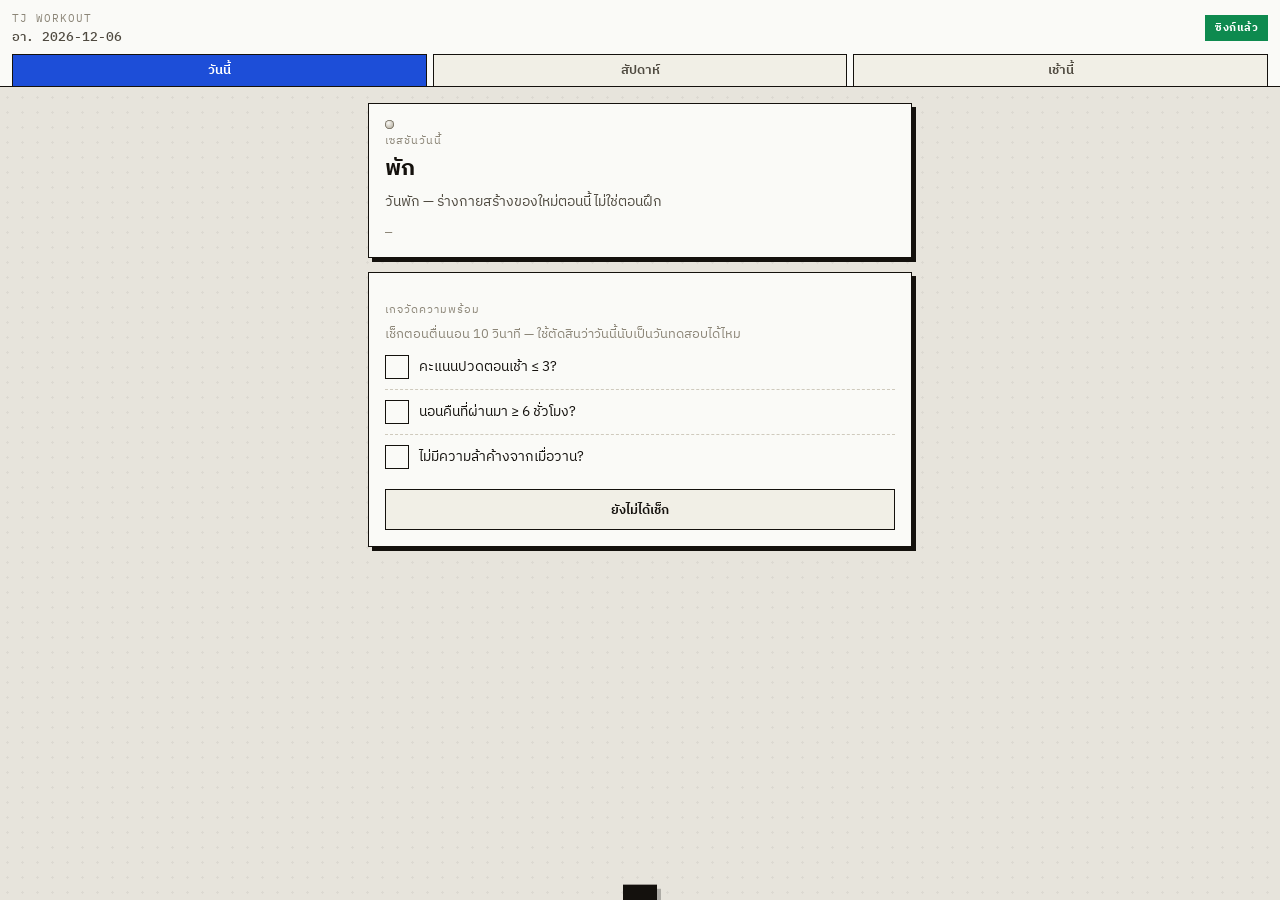
==== index.html @ 9e8a59fd "feat: MVP ตารางฝึกแบบบันทึกได้ หน้า วันนี้ / สัปดาห์ / เช้านี้ + ตัวรันเซสชันพร้อมนาฬิกา 4 แบบ (ท่าค" ====
<!doctype html>
<html lang="th">
<head>
<meta charset="utf-8">
<meta name="viewport" content="width=device-width,initial-scale=1,viewport-fit=cover">
<meta name="theme-color" content="#e7e4dc">
<title>TJ Workout — ตารางฝึก</title>
<link rel="manifest" href="manifest.json">
<link rel="preconnect" href="https://fonts.googleapis.com">
<link rel="preconnect" href="https://fonts.gstatic.com" crossorigin>
<link href="https://fonts.googleapis.com/css2?family=IBM+Plex+Mono:wght@400;500;600;700&family=IBM+Plex+Sans+Thai:wght@400;500;600;700&display=swap" rel="stylesheet">
<link rel="stylesheet" href="instrument-panel.css?v=20260825">
<link rel="stylesheet" href="style.css?v=20260825">
</head>
<body class="ip-page">

<header class="hd">
  <div class="hd-row">
    <div>
      <div class="ip-label" style="margin:0">TJ WORKOUT</div>
      <div class="hd-date ip-mono" id="hdDate">—</div>
    </div>
    <button class="ip-badge" id="syncBadge" title="ตั้งค่าการเชื่อมต่อ">—</button>
  </div>
  <nav class="tabs" id="tabs">
    <button class="tab is-on" data-view="today">วันนี้</button>
    <button class="tab" data-view="week">สัปดาห์</button>
    <button class="tab" data-view="morning">เช้านี้</button>
  </nav>
</header>

<main class="wrap">

  <div class="ip-card" id="setupCard" hidden>
    <div class="ip-label">URL ของ Apps Script</div>
    <p class="hint">
      เก็บไว้ในเครื่องนี้เท่านั้น ไม่ได้อยู่ในโค้ดบน GitHub — ต้องกรอกครั้งเดียวต่อเครื่อง
      (หาได้จาก <code>docs/DEPLOY.md</code>)
    </p>
    <input class="ip-input ip-mono" id="inApiUrl" type="url" inputmode="url"
           autocapitalize="off" autocorrect="off" spellcheck="false"
           placeholder="https://script.google.com/macros/s/…/exec" style="margin-top:8px">
    <div class="setup-btns">
      <button class="ip-btn ip-btn--sm" id="btnSaveApi">บันทึก + ทดสอบ</button>
      <button class="ip-btn ip-btn--ghost ip-btn--sm" id="btnCloseApi">ปิด</button>
    </div>
    <p class="hint" id="apiStatus"></p>
  </div>

  <!-- ══════════ วันนี้ ══════════ -->
  <section id="v-today" class="view is-on">
    <div class="ip-card sess-head" style="position:relative">
      <span class="ip-screw"></span>
      <div class="ip-label">เซสชันวันนี้</div>
      <h1 class="sess-title" id="todayTitle">—</h1>
      <p class="sess-why" id="todayWhy"></p>
      <div class="sess-meta ip-mono" id="todayMeta"></div>
      <button class="ip-btn ip-btn--block" id="btnStart" style="margin-top:14px">เริ่มเซสชัน</button>
      <button class="ip-btn ip-btn--ghost ip-btn--block" id="btnMin" style="margin-top:8px">
        เวลาไม่พอ → โดสขั้นต่ำ 12 นาที
      </button>
    </div>

    <div class="ip-card" id="readyCard">
      <div class="ip-label">เกจวัดความพร้อม</div>
      <p class="hint">เช็กตอนตื่นนอน 10 วินาที — ใช้ตัดสินว่าวันนี้นับเป็นวันทดสอบได้ไหม</p>
      <div id="readyList"></div>
      <div class="ready-verdict ip-mono" id="readyVerdict">ยังไม่ได้เช็ก</div>
    </div>
  </section>

  <!-- ══════════ สัปดาห์ ══════════ -->
  <section id="v-week" class="view">
    <div class="ip-card">
      <div class="ip-label">สัปดาห์</div>
      <p class="hint">ของหนักอยู่ต้นสัปดาห์ ให้ไกลจากวันทดสอบที่สุด · กดวันไหนก็เปิดเซสชันนั้นได้</p>
      <div id="weekList"></div>
    </div>
    <div class="ip-card">
      <div class="ip-label">บล็อก 5 สัปดาห์</div>
      <div class="blk-row" style="font-weight:600">
        <span>สัปดาห์</span><span>โฟกัส</span><span>โหลด</span>
      </div>
      <div id="blockList"></div>
      <p class="hint" style="margin-top:10px">
        สัปดาห์ 4 ไม่เพิ่มน้ำหนัก แต่ท่าค้างเดินหน้าต่อ — เอ็นได้ไล่ตามกล้ามเนื้อทัน (ADR-0001)
      </p>
    </div>
  </section>

  <!-- ══════════ เช้านี้ ══════════ -->
  <section id="v-morning" class="view">
    <div class="ip-card">
      <div class="ip-label">คะแนนปวดตอนเช้า</div>
      <p class="hint">ตัวชี้วัดเอ็นที่ดีที่สุดที่วัดเองได้ — ให้คะแนนทุกเช้า 0 = ไม่ปวดเลย</p>
      <div class="scale" id="painScale"></div>
      <label class="ip-label" style="margin-top:14px">ปวดตรงไหน</label>
      <div class="chips" id="painWhere"></div>
      <label class="ip-label" style="margin-top:14px">นอนกี่ชั่วโมง</label>
      <input class="ip-input" id="sleepHrs" type="number" step="0.5" min="0" max="14" placeholder="8.5">
      <button class="ip-btn ip-btn--block" id="btnSaveDaily" style="margin-top:14px">บันทึกเช้านี้</button>
      <p class="hint" id="dailyDone" style="display:none"></p>
    </div>

    <div class="ip-card">
      <div class="ip-label">ทดสอบรายเดือน</div>
      <p class="hint">ทำเดือนละครั้งพอ ไม่ต้องทุกสัปดาห์</p>
      <div id="testList"></div>
    </div>
  </section>

  <!-- ══════════ ตัวรันเซสชัน (เต็มจอ) ══════════ -->
  <section id="v-run" class="view view--full">
    <div class="run-top">
      <button class="ip-btn ip-btn--ghost ip-btn--sm" id="btnQuit">ออก</button>
      <span class="ip-mono run-prog" id="runProg">—</span>
      <span class="ip-mono run-clock" id="runClock">00:00</span>
    </div>

    <div class="ip-card run-card" style="position:relative">
      <span class="ip-screw"></span>
      <div class="ip-label" id="runKind">ท่า</div>
      <h2 class="run-name" id="runName">—</h2>
      <p class="run-cue" id="runCue"></p>
      <p class="run-alt" id="runAlt"></p>

      <div class="timer" id="timerBox">
        <div class="timer-num ip-mono" id="timerNum">45</div>
        <div class="timer-lbl ip-mono" id="timerLbl">พร้อม</div>
      </div>

      <div class="setrow" id="setRow"></div>

      <div class="logrow" id="logRow">
        <div>
          <label class="ip-label">น้ำหนัก (kg)</label>
          <input class="ip-input" id="inWeight" type="number" step="0.5" inputmode="decimal" placeholder="—">
        </div>
        <div>
          <label class="ip-label">ครั้ง</label>
          <input class="ip-input" id="inReps" type="number" inputmode="numeric" placeholder="—">
        </div>
      </div>

      <button class="ip-btn ip-btn--block" id="btnMain">เริ่ม</button>
      <div class="run-nav">
        <button class="ip-btn ip-btn--ghost ip-btn--sm" id="btnPrev">← ก่อนหน้า</button>
        <button class="ip-btn ip-btn--ghost ip-btn--sm" id="btnSkip">ข้าม →</button>
      </div>
    </div>

    <p class="run-why" id="runWhy"></p>
  </section>

</main>

<div class="toast" id="toast"></div>

<script src="program.js?v=20260825"></script>
<script src="api.js?v=20260825"></script>
<script src="app.js?v=20260825"></script>
</body>
</html>
---- instrument-panel.css ----
/* ============================================================================
   INSTRUMENT PANEL — Neo-Brutalist theme kit (portable)
   ----------------------------------------------------------------------------
   สไตล์: นีโอบรูทัลลิสต์ + อุตสาหกรรม (กระดาษ + ขอบหมึกเหลี่ยม + เงาแข็ง + ส้ม)
   ที่มา: สกัดจากธีมแอป TJ Inventory (T-035) ให้พกพาข้ามโปรเจกต์ได้

   วิธีใช้:
     1. <link rel="stylesheet" href="instrument-panel.css">
     2. โหลดฟอนต์ (ดู README) — IBM Plex Mono + IBM Plex Sans Thai
     3. ใส่ class ขึ้นต้น .ip-* กับ element (ดู demo.html)

   เปลี่ยนคาแรกเตอร์ทั้งธีม: แก้ --ip-accent ค่าเดียว (ดู "RECOLOR" ล่าง)
   ทุก class ขึ้นต้น ip- เพื่อกันชนกับ CSS เดิมของโปรเจกต์ที่เอาไปวาง
   ============================================================================ */

:root{
  /* ---- พื้นผิว (surfaces) ---- */
  --ip-bg:#e7e4dc;        /* กระดาษครีม — พื้นหลังหน้า */
  --ip-card:#fafaf7;      /* การ์ดขาวนวล */
  --ip-card-2:#f1efe6;    /* การ์ดชั้นรอง / สถานะ active เบาๆ */

  /* ---- หมึก (ink = ขอบ + เงา + ตัวอักษร) ---- */
  --ip-line:#14110d;      /* หมึกดำ: ขอบหนา + เงาแข็ง */
  --ip-hair:#cfcabd;      /* เส้นบางๆ / ตัวคั่น */
  --ip-text:#14110d;      /* ตัวอักษรหลัก */
  --ip-text-2:#4f4a40;    /* ตัวอักษรรอง */
  --ip-mut:#8c8678;       /* ตัวอักษรจาง / label */

  /* ---- สีพระเอก + สถานะ ---- */
  --ip-accent:#ff4f00;    /* ★ ส้ม — แก้ค่านี้ค่าเดียว = เปลี่ยนทั้งธีม */
  --ip-accent-2:#e64700;  /* ส้มเข้ม (ตอนกด) */
  --ip-ok:#0e8a4f;        /* เขียว = สำเร็จ */
  --ip-ok-screen:#c7e8d0; /* เขียวจอเรือง (พื้น toast สำเร็จ) */
  --ip-ok-ink:#0c2b18;
  --ip-danger:#d11a2a;    /* แดง = อันตราย/ผิดพลาด */

  /* ---- ค่าโครงสร้าง (ปรับความหนา/ความลึกได้ที่นี่) ---- */
  --ip-border:1.5px;      /* ความหนาขอบ */
  --ip-shadow:4px;        /* ระยะเงา offset */
  --ip-radius:0;          /* เหลี่ยมคม = 0 (เพิ่มได้ถ้าอยากมนนิด) */

  /* ---- ฟอนต์ ---- */
  --ip-font:"IBM Plex Sans Thai","IBM Plex Sans","Segoe UI",system-ui,sans-serif;
  --ip-mono:"IBM Plex Mono","IBM Plex Sans Thai",ui-monospace,monospace;
}

/* ====== RECOLOR: ตัวอย่าง preset สี — ก๊อปไปวางทับ :root แค่บรรทัด accent ======
   น้ำเงิน:  --ip-accent:#1d4ed8; --ip-accent-2:#1e40af;
   เขียว:    --ip-accent:#0e8a4f; --ip-accent-2:#0b6e3f;
   ม่วง:     --ip-accent:#7c3aed; --ip-accent-2:#6d28d9;
   ชมพู:     --ip-accent:#db2777; --ip-accent-2:#be185d;
   ดำมินิมอล:--ip-accent:#14110d; --ip-accent-2:#000;
   ================================================================== */

/* ---------- พื้นหน้า + dot-grid texture ---------- */
.ip-page{
  margin:0;
  background:var(--ip-bg);
  background-image:radial-gradient(rgba(20,17,13,.05) 1px, transparent 1.4px);
  background-size:15px 15px;
  color:var(--ip-text);
  font-family:var(--ip-font);
  -webkit-font-smoothing:antialiased;
  line-height:1.5;
}
.ip-page *{ box-sizing:border-box; -webkit-tap-highlight-color:transparent; }

/* ---------- การ์ด ---------- */
.ip-card{
  background:var(--ip-card);
  border:var(--ip-border) solid var(--ip-line);
  border-radius:var(--ip-radius);
  padding:16px;
  box-shadow:var(--ip-shadow) var(--ip-shadow) 0 var(--ip-line);
}

/* ---------- ปุ่ม ---------- */
.ip-btn{
  display:inline-flex; align-items:center; justify-content:center; gap:8px;
  border:var(--ip-border) solid var(--ip-line);
  border-radius:var(--ip-radius);
  padding:13px 16px;
  font-family:var(--ip-mono); font-size:14px; font-weight:700; letter-spacing:.3px;
  cursor:pointer; color:#fff; background:var(--ip-accent);
  box-shadow:3px 3px 0 var(--ip-line);
  transition:.1s;
}
.ip-btn:active{ background:var(--ip-accent-2); transform:translate(3px,3px); box-shadow:none; }
.ip-btn--ghost{ background:var(--ip-card); color:var(--ip-text); }
.ip-btn--ghost:active{ background:var(--ip-card-2); }
.ip-btn--block{ width:100%; }
.ip-btn--sm{ padding:8px 12px; font-size:12px; box-shadow:2px 2px 0 var(--ip-line); }
.ip-btn--sm:active{ transform:translate(2px,2px); box-shadow:none; }
.ip-btn:disabled{ opacity:.5; cursor:default; }

/* ---------- ฟอร์ม ---------- */
.ip-label{
  display:block; margin:12px 0 4px;
  font-family:var(--ip-mono); font-size:11px; letter-spacing:1px; text-transform:uppercase;
  color:var(--ip-mut);
}
.ip-input{
  width:100%; padding:12px;
  border:var(--ip-border) solid var(--ip-line); border-radius:var(--ip-radius);
  background:#fff; color:var(--ip-text); font-size:16px; font-family:inherit;
}
.ip-input::placeholder{ color:var(--ip-mut); }
.ip-input:focus{ outline:none; border-color:var(--ip-accent); }
/* ช่องเด่น (เช่น ช่องสแกน/ค้นหาหลัก) — ตัวใหญ่ mono กลาง */
.ip-input--hero{
  font-size:22px; font-weight:700; letter-spacing:1px; text-align:center;
  font-family:var(--ip-mono); border-color:var(--ip-accent); padding:16px;
}
.ip-input--hero::placeholder{ font-family:var(--ip-font); font-size:15px; font-weight:500; letter-spacing:0; }

/* ---------- badge / chip / tag ---------- */
.ip-badge{
  display:inline-block; padding:3px 9px;
  font-family:var(--ip-mono); font-size:11px; font-weight:700; letter-spacing:.5px;
  border:var(--ip-border) solid var(--ip-line); border-radius:var(--ip-radius);
  white-space:nowrap; color:#fff; background:var(--ip-line);
}
.ip-badge--accent{ background:var(--ip-accent); border-color:var(--ip-accent); }
.ip-badge--ok{ background:var(--ip-ok); border-color:var(--ip-ok); }
.ip-badge--danger{ background:var(--ip-danger); border-color:var(--ip-danger); }

/* ---------- focus-visible (a11y) ---------- */
.ip-page :focus-visible{ outline:2px solid var(--ip-accent); outline-offset:2px; }

/* ---------- helper ---------- */
.ip-mono{ font-family:var(--ip-mono); }
.ip-divider{ border:none; border-top:1px dashed var(--ip-hair); margin:14px 0; }
.ip-screw{ /* น็อตมุม — ใส่ใน element ที่ position:relative เพื่อความเป็น "เครื่องมือ" */
  position:absolute; width:9px; height:9px; border-radius:50%;
  background:radial-gradient(circle at 38% 34%, #fbfaf6, #b3ad9e 78%);
  box-shadow:inset 0 0 0 .8px #6f6a5c, 0 .5px 0 #fff8;
}
---- style.css ----
/* style.css — ชั้นบนของ instrument-panel.css (ต้อง link ทีหลังเสมอ)
   ★ เปลี่ยนคาแรกเตอร์ทั้งแอป: แก้ --ip-accent ค่าเดียว                       */

:root{
  --ip-accent:#1d4ed8;    /* น้ำเงิน — แยกตัวจากส้มของ TJ Inventory */
  --ip-accent-2:#1e40af;
  --wrap:min(100% - 24px, 34rem);
}

/* ───────── header ───────── */
.hd{
  position:sticky; top:0; z-index:20;
  background:var(--ip-card);
  border-bottom:var(--ip-border) solid var(--ip-line);
  padding:10px 12px 0;
}
.hd-row{ display:flex; align-items:center; justify-content:space-between; gap:10px; }
.hd-date{ font-size:13px; color:var(--ip-text-2); font-weight:500; }

.tabs{ display:flex; gap:6px; margin-top:8px; }
.tab{
  flex:1; padding:9px 4px; font:600 13px/1 var(--ip-font);
  background:var(--ip-card-2); color:var(--ip-text-2);
  border:var(--ip-border) solid var(--ip-line); border-bottom:none;
  border-radius:0; cursor:pointer;
}
.tab.is-on{ background:var(--ip-accent); color:#fff; border-color:var(--ip-line); }

/* ───────── layout ───────── */
.wrap{ width:var(--wrap); margin:16px auto 40px; display:flex; flex-direction:column; gap:14px; }
.view{ display:none; flex-direction:column; gap:14px; }
.view.is-on{ display:flex; }
.hint{ margin:6px 0 0; font-size:13px; line-height:1.6; color:var(--ip-mut); }
.hint code{ font:500 12px var(--ip-mono); background:var(--ip-card-2); padding:1px 4px; }
button.ip-badge{ cursor:pointer; font-family:var(--ip-mono); }
.setup-btns{ display:flex; gap:8px; margin-top:10px; }
.setup-btns .ip-btn{ flex:1; }

/* ───────── การ์ดเซสชันวันนี้ ───────── */
.sess-title{ margin:6px 0 0; font:700 22px/1.3 var(--ip-font); }
.sess-why{ margin:8px 0 0; font-size:13.5px; line-height:1.65; color:var(--ip-text-2); }
.sess-meta{ margin-top:10px; font-size:12px; color:var(--ip-mut); letter-spacing:.04em; }

/* ───────── เกจวัดความพร้อม ───────── */
.ready-item{
  display:flex; align-items:center; gap:10px; padding:10px 0;
  border-bottom:1px dashed var(--ip-hair); cursor:pointer;
}
.ready-item:last-of-type{ border-bottom:none; }
.ready-box{
  width:24px; height:24px; flex:none;
  border:var(--ip-border) solid var(--ip-line); background:var(--ip-card);
  display:grid; place-items:center; font:700 14px var(--ip-mono); color:#fff;
}
.ready-item.on .ready-box{ background:var(--ip-ok); }
.ready-item span{ font-size:14px; }
.ready-verdict{
  margin-top:10px; padding:10px; text-align:center; font-size:13px; font-weight:600;
  background:var(--ip-card-2); border:var(--ip-border) solid var(--ip-line);
}
.ready-verdict.ok{ background:var(--ip-ok-screen); color:var(--ip-ok-ink); }
.ready-verdict.warn{ background:#ffe9c7; }
.ready-verdict.no{ background:#ffdcdc; }

/* ───────── สัปดาห์ ───────── */
.wk-row{
  display:grid; grid-template-columns:2.6rem 1fr auto; gap:10px; align-items:center;
  padding:11px 0; border-bottom:1px dashed var(--ip-hair); cursor:pointer; text-align:left;
  background:none; border-left:none; border-right:none; border-top:none; width:100%;
}
.wk-row:last-child{ border-bottom:none; }
.wk-dow{ font:700 15px var(--ip-mono); color:var(--ip-accent); }
.wk-lbl{ font-size:14px; line-height:1.45; }
.wk-min{ font:500 12px var(--ip-mono); color:var(--ip-mut); white-space:nowrap; }
.wk-row.is-today{ background:var(--ip-card-2); }
.wk-row.is-today .wk-lbl{ font-weight:700; }

.blk-row{
  display:grid; grid-template-columns:3.4rem 5.5rem 1fr; gap:8px;
  padding:8px 0; border-bottom:1px dashed var(--ip-hair); font-size:12.5px;
}
.blk-row:last-child{ border-bottom:none; }
.blk-row span:first-child{ font-family:var(--ip-mono); }

/* ───────── คะแนนปวด ───────── */
.scale{ display:grid; grid-template-columns:repeat(6,1fr); gap:6px; margin-top:10px; }
.scale button{
  padding:12px 0; font:700 15px var(--ip-mono);
  background:var(--ip-card); color:var(--ip-text);
  border:var(--ip-border) solid var(--ip-line); box-shadow:2px 2px 0 var(--ip-line);
  border-radius:0; cursor:pointer;
}
.scale button:active{ transform:translate(2px,2px); box-shadow:none; }
.scale button.on{ background:var(--ip-accent); color:#fff; }
.scale button.on[data-v="4"],.scale button.on[data-v="5"],
.scale button.on[data-v="6"],.scale button.on[data-v="7"]{ background:#d98a2b; }
.scale button.on[data-v="8"],.scale button.on[data-v="9"],
.scale button.on[data-v="10"]{ background:var(--ip-danger); }

.chips{ display:flex; flex-wrap:wrap; gap:6px; margin-top:8px; }
.chip{
  padding:7px 11px; font:500 12.5px var(--ip-font);
  background:var(--ip-card); border:var(--ip-border) solid var(--ip-line);
  border-radius:0; cursor:pointer;
}
.chip.on{ background:var(--ip-accent); color:#fff; }

.test-row{
  display:flex; align-items:center; gap:8px;
  padding:9px 0; border-bottom:1px dashed var(--ip-hair);
}
.test-row:last-child{ border-bottom:none; }
.test-row label{ flex:1; font-size:13.5px; }
.test-row input{ width:5.5rem; }

/* ───────── ตัวรันเซสชัน ───────── */
.view--full{ gap:10px; }
.run-top{ display:flex; align-items:center; justify-content:space-between; gap:8px; }
.run-prog{ font-size:12px; color:var(--ip-mut); }
.run-clock{ font-size:13px; font-weight:600; }
.run-card{ gap:0; }
.run-name{ margin:6px 0 0; font:700 20px/1.35 var(--ip-font); }
.run-cue{ margin:8px 0 0; font-size:13.5px; line-height:1.65; color:var(--ip-text-2); }
.run-alt{
  margin:8px 0 0; padding:8px 10px; font-size:12.5px; line-height:1.55;
  background:var(--ip-card-2); border-left:3px solid var(--ip-accent); color:var(--ip-text-2);
}
.run-alt:empty{ display:none; }
.run-why{ font-size:12.5px; line-height:1.6; color:var(--ip-mut); text-align:center; margin:0; }

.timer{ margin:16px 0 6px; text-align:center; }
.timer-num{
  font-size:clamp(56px,22vw,96px); font-weight:700; line-height:1;
  letter-spacing:-.03em; font-variant-numeric:tabular-nums;
}
.timer.run  .timer-num{ color:var(--ip-accent); }
.timer.rest .timer-num{ color:var(--ip-ok); }
.timer.done .timer-num{ color:var(--ip-danger); }
.timer-lbl{ margin-top:4px; font-size:12px; letter-spacing:.16em; text-transform:uppercase; color:var(--ip-mut); }
.timer.hidden{ display:none; }
.timer-num.sm{ font-size:clamp(30px,11vw,46px); letter-spacing:0; }
body.running .tabs{ display:none; }
body.running .hd{ padding-bottom:10px; }

.setrow{ display:flex; flex-wrap:wrap; gap:6px; justify-content:center; margin:10px 0 4px; }
.setdot{
  width:30px; height:30px; display:grid; place-items:center;
  font:600 12px var(--ip-mono);
  border:var(--ip-border) solid var(--ip-line); background:var(--ip-card); color:var(--ip-text-2);
}
.setdot.on{ background:var(--ip-ok); color:#fff; }
.setdot.now{ background:var(--ip-accent); color:#fff; }

.logrow{ display:grid; grid-template-columns:1fr 1fr; gap:10px; margin:10px 0 12px; }
.logrow.hidden{ display:none; }
.run-nav{ display:flex; gap:8px; margin-top:8px; }
.run-nav .ip-btn{ flex:1; }

/* ───────── toast ───────── */
.toast{
  position:fixed; left:50%; bottom:20px; transform:translate(-50%,120%);
  max-width:min(92vw,26rem); padding:11px 16px;
  background:var(--ip-line); color:#fff; font:500 13.5px var(--ip-font);
  border:var(--ip-border) solid var(--ip-line); box-shadow:4px 4px 0 rgba(0,0,0,.25);
  transition:transform .22s ease; z-index:60;
}
.toast.on{ transform:translate(-50%,0); }
@media (prefers-reduced-motion:reduce){ .toast{ transition:none; } }
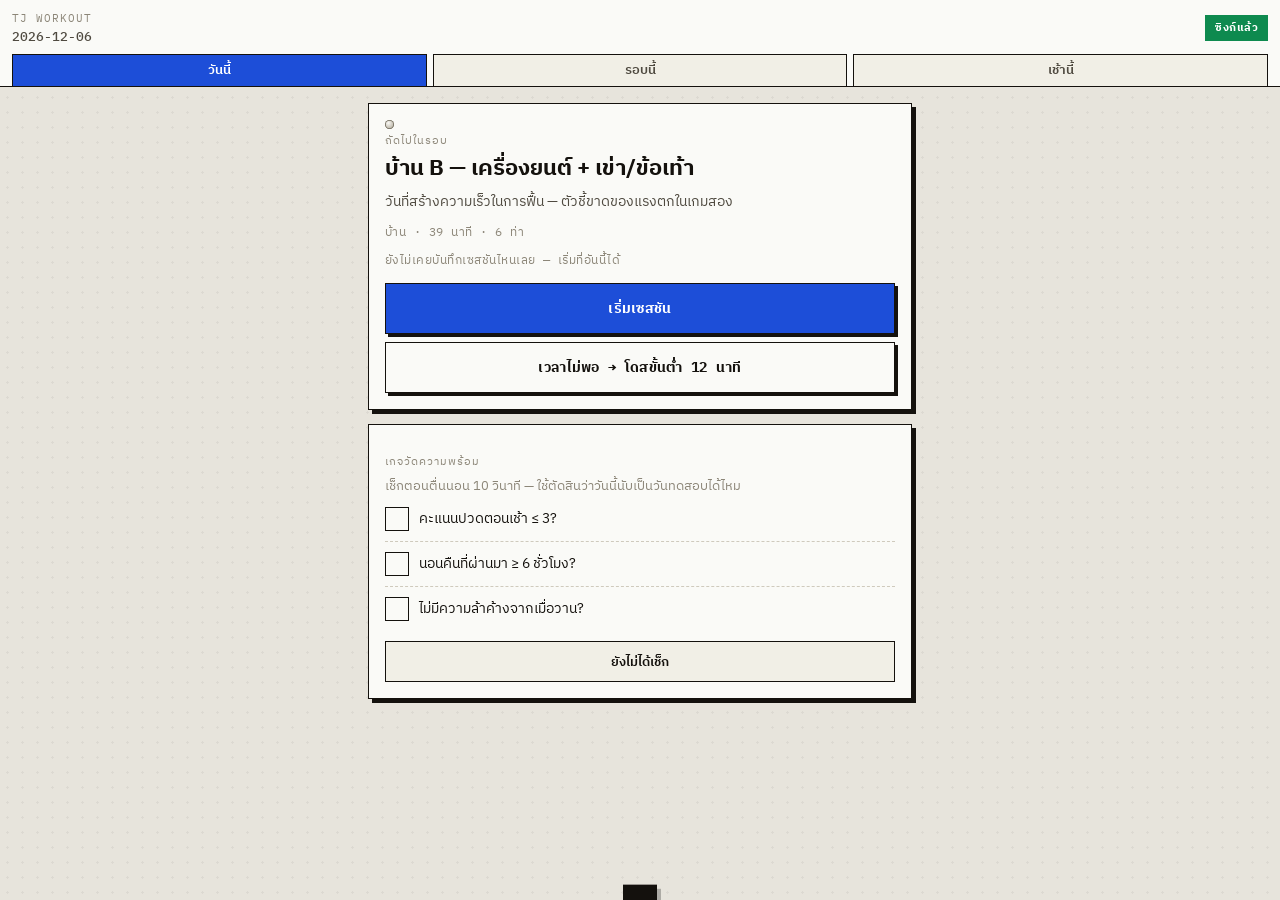
==== commit e009ae24: "refactor: เลิกผูกเซสชันกับวันในปฏิทิน เปลี่ยนเป็น "รอบ" เดิมกำหนดตายตัวว่า จ.=บ้าน B, อ.=ยิม, พฤ.=บ้" ====
--- a/index.html
+++ b/index.html
@@ -9,8 +9,8 @@
 <link rel="preconnect" href="https://fonts.googleapis.com">
 <link rel="preconnect" href="https://fonts.gstatic.com" crossorigin>
 <link href="https://fonts.googleapis.com/css2?family=IBM+Plex+Mono:wght@400;500;600;700&family=IBM+Plex+Sans+Thai:wght@400;500;600;700&display=swap" rel="stylesheet">
-<link rel="stylesheet" href="instrument-panel.css?v=20260825">
-<link rel="stylesheet" href="style.css?v=20260825">
+<link rel="stylesheet" href="instrument-panel.css?v=20260825c">
+<link rel="stylesheet" href="style.css?v=20260825c">
 </head>
 <body class="ip-page">
 
@@ -24,7 +24,7 @@
   </div>
   <nav class="tabs" id="tabs">
     <button class="tab is-on" data-view="today">วันนี้</button>
-    <button class="tab" data-view="week">สัปดาห์</button>
+    <button class="tab" data-view="cycle">รอบนี้</button>
     <button class="tab" data-view="morning">เช้านี้</button>
   </nav>
 </header>
@@ -51,10 +51,12 @@
   <section id="v-today" class="view is-on">
     <div class="ip-card sess-head" style="position:relative">
       <span class="ip-screw"></span>
-      <div class="ip-label">เซสชันวันนี้</div>
+      <div class="ip-label">ถัดไปในรอบ</div>
       <h1 class="sess-title" id="todayTitle">—</h1>
       <p class="sess-why" id="todayWhy"></p>
       <div class="sess-meta ip-mono" id="todayMeta"></div>
+      <div class="sess-defer" id="todayDefer" hidden></div>
+      <div class="sess-meta ip-mono" id="todayLast"></div>
       <button class="ip-btn ip-btn--block" id="btnStart" style="margin-top:14px">เริ่มเซสชัน</button>
       <button class="ip-btn ip-btn--ghost ip-btn--block" id="btnMin" style="margin-top:8px">
         เวลาไม่พอ → โดสขั้นต่ำ 12 นาที
@@ -69,21 +71,28 @@
     </div>
   </section>
 
-  <!-- ══════════ สัปดาห์ ══════════ -->
-  <section id="v-week" class="view">
+  <!-- ══════════ รอบนี้ ══════════ -->
+  <section id="v-cycle" class="view">
     <div class="ip-card">
-      <div class="ip-label">สัปดาห์</div>
-      <p class="hint">ของหนักอยู่ต้นสัปดาห์ ให้ไกลจากวันทดสอบที่สุด · กดวันไหนก็เปิดเซสชันนั้นได้</p>
-      <div id="weekList"></div>
+      <div class="ip-label">รอบนี้</div>
+      <p class="hint">
+        เซสชันหมุนเป็นวง ไม่ผูกกับวันในปฏิทิน — จะทำวันไหนก็ได้ ขอแค่ตามลำดับและเว้นระยะห่าง
+        กดอันไหนก็เริ่มอันนั้นได้ ต่อให้แอปไม่ได้เสนอ
+      </p>
+      <div id="cycleList"></div>
+      <div class="cyc-count ip-mono" id="cycCount"></div>
+      <button class="ip-btn ip-btn--ghost ip-btn--block" id="btnTestDay" style="margin-top:10px">
+        วันนี้ลงสนามแบด → บันทึกเป็นวันทดสอบ
+      </button>
     </div>
     <div class="ip-card">
-      <div class="ip-label">บล็อก 5 สัปดาห์</div>
+      <div class="ip-label">บล็อก 5 รอบ</div>
       <div class="blk-row" style="font-weight:600">
-        <span>สัปดาห์</span><span>โฟกัส</span><span>โหลด</span>
+        <span>รอบที่</span><span>โฟกัส</span><span>โหลด</span>
       </div>
       <div id="blockList"></div>
       <p class="hint" style="margin-top:10px">
-        สัปดาห์ 4 ไม่เพิ่มน้ำหนัก แต่ท่าค้างเดินหน้าต่อ — เอ็นได้ไล่ตามกล้ามเนื้อทัน (ADR-0001)
+        รอบที่ 4 ไม่เพิ่มน้ำหนัก แต่ท่าค้างเดินหน้าต่อ — เอ็นได้ไล่ตามกล้ามเนื้อทัน (ADR-0001)
       </p>
     </div>
   </section>
@@ -156,8 +165,8 @@
 
 <div class="toast" id="toast"></div>
 
-<script src="program.js?v=20260825"></script>
-<script src="api.js?v=20260825"></script>
-<script src="app.js?v=20260825"></script>
+<script src="program.js?v=20260825c"></script>
+<script src="api.js?v=20260825c"></script>
+<script src="app.js?v=20260825c"></script>
 </body>
 </html>
--- a/style.css
+++ b/style.css
@@ -72,8 +72,18 @@
 .wk-dow{ font:700 15px var(--ip-mono); color:var(--ip-accent); }
 .wk-lbl{ font-size:14px; line-height:1.45; }
 .wk-min{ font:500 12px var(--ip-mono); color:var(--ip-mut); white-space:nowrap; }
-.wk-row.is-today{ background:var(--ip-card-2); }
-.wk-row.is-today .wk-lbl{ font-weight:700; }
+.wk-row.is-next{ background:var(--ip-card-2); }
+.wk-row.is-next .wk-lbl{ font-weight:700; }
+.wk-dow.due{ color:var(--ip-accent); }
+.wk-dow.wait{ color:var(--ip-mut); }
+.cyc-count{
+  margin-top:12px; padding:9px; text-align:center; font-size:12.5px;
+  background:var(--ip-card-2); border:var(--ip-border) solid var(--ip-line);
+}
+.sess-defer{
+  margin-top:10px; padding:9px 11px; font-size:12.5px; line-height:1.6;
+  background:#ffe9c7; border-left:3px solid var(--ip-accent);
+}
 
 .blk-row{
   display:grid; grid-template-columns:3.4rem 5.5rem 1fr; gap:8px;
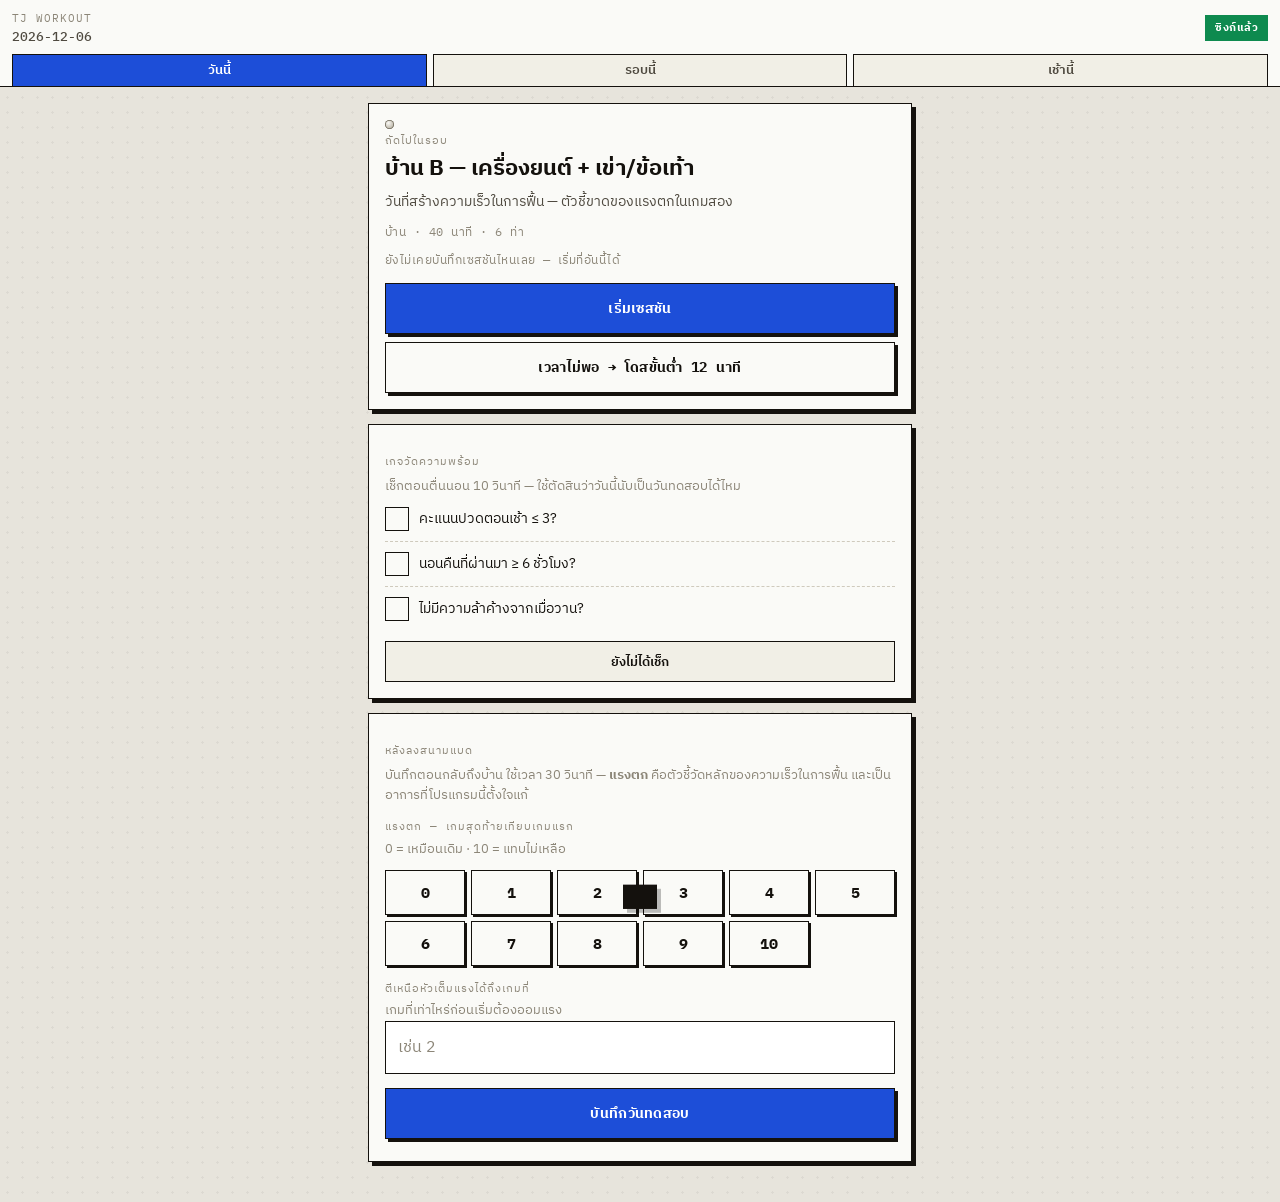
==== commit 977a6fa0: "fix: แก้ผลรีวิวโค้ด 2 แกน ครบ 20 ข้อ SPEC - ADR-0001 ไม่เคยถูกบังคับในโค้ด: เพิ่ม rampIn 42 วัน นับจ" ====
--- a/index.html
+++ b/index.html
@@ -9,8 +9,8 @@
 <link rel="preconnect" href="https://fonts.googleapis.com">
 <link rel="preconnect" href="https://fonts.gstatic.com" crossorigin>
 <link href="https://fonts.googleapis.com/css2?family=IBM+Plex+Mono:wght@400;500;600;700&family=IBM+Plex+Sans+Thai:wght@400;500;600;700&display=swap" rel="stylesheet">
-<link rel="stylesheet" href="instrument-panel.css?v=20260825c">
-<link rel="stylesheet" href="style.css?v=20260825c">
+<link rel="stylesheet" href="instrument-panel.css?v=20260825e">
+<link rel="stylesheet" href="style.css?v=20260825e">
 </head>
 <body class="ip-page">
 
@@ -34,8 +34,8 @@
   <div class="ip-card" id="setupCard" hidden>
     <div class="ip-label">URL ของ Apps Script</div>
     <p class="hint">
-      เก็บไว้ในเครื่องนี้เท่านั้น ไม่ได้อยู่ในโค้ดบน GitHub — ต้องกรอกครั้งเดียวต่อเครื่อง
-      (หาได้จาก <code>docs/DEPLOY.md</code>)
+      ปกติไม่ต้องแตะ — ค่าตั้งต้นฝังอยู่ในโค้ดแล้ว
+      ใช้ช่องนี้ตอน redeploy แล้ว URL เปลี่ยน จะได้ไม่ต้อง push ใหม่ (ค่าที่กรอกจะเก็บทับในเครื่องนี้)
     </p>
     <input class="ip-input ip-mono" id="inApiUrl" type="url" inputmode="url"
            autocapitalize="off" autocorrect="off" spellcheck="false"
@@ -45,6 +45,19 @@
       <button class="ip-btn ip-btn--ghost ip-btn--sm" id="btnCloseApi">ปิด</button>
     </div>
     <p class="hint" id="apiStatus"></p>
+
+    <hr class="ip-divider">
+    <p class="hint" id="verInfo"></p>
+
+    <hr class="ip-divider">
+    <div class="ip-label">ประวัติในเครื่อง</div>
+    <p class="hint" id="histInfo"></p>
+    <p class="hint">
+      ใช้คำนวณว่ารอบถัดไปควรทำอะไร — <b>คนละชุดกับข้อมูลในชีต</b>
+      ล้างอันนี้ไม่ได้ลบแถวในชีต และไม่ทิ้งแถวที่ยังรอส่ง
+    </p>
+    <button class="ip-btn ip-btn--ghost ip-btn--sm ip-btn--block" id="btnClearHist"
+            style="margin-top:8px">ล้างประวัติในเครื่อง (เริ่มรอบใหม่)</button>
   </div>
 
   <!-- ══════════ วันนี้ ══════════ -->
@@ -69,6 +82,25 @@
       <div id="readyList"></div>
       <div class="ready-verdict ip-mono" id="readyVerdict">ยังไม่ได้เช็ก</div>
     </div>
+
+    <div class="ip-card" id="testCard">
+      <div class="ip-label">หลังลงสนามแบด</div>
+      <p class="hint">
+        บันทึกตอนกลับถึงบ้าน ใช้เวลา 30 วินาที — <b>แรงตก</b> คือตัวชี้วัดหลักของความเร็วในการฟื้น
+        และเป็นอาการที่โปรแกรมนี้ตั้งใจแก้
+      </p>
+
+      <label class="ip-label" style="margin-top:12px">แรงตก — เกมสุดท้ายเทียบเกมแรก</label>
+      <p class="hint" style="margin-top:2px">0 = เหมือนเดิม · 10 = แทบไม่เหลือ</p>
+      <div class="scale" id="dropScale"></div>
+
+      <label class="ip-label" for="inLastGame" style="margin-top:14px">ตีเหนือหัวเต็มแรงได้ถึงเกมที่</label>
+      <p class="hint" style="margin-top:2px">เกมที่เท่าไหร่ก่อนเริ่มต้องออมแรง</p>
+      <input class="ip-input" id="inLastGame" type="number" inputmode="numeric" min="1" max="20" placeholder="เช่น 2">
+
+      <button class="ip-btn ip-btn--block" id="btnSaveTestDay" style="margin-top:14px">บันทึกวันทดสอบ</button>
+      <p class="hint" id="testDone"></p>
+    </div>
   </section>
 
   <!-- ══════════ รอบนี้ ══════════ -->
@@ -81,18 +113,19 @@
       </p>
       <div id="cycleList"></div>
       <div class="cyc-count ip-mono" id="cycCount"></div>
+      <p class="hint" id="cycPriority"></p>
       <button class="ip-btn ip-btn--ghost ip-btn--block" id="btnTestDay" style="margin-top:10px">
         วันนี้ลงสนามแบด → บันทึกเป็นวันทดสอบ
       </button>
     </div>
     <div class="ip-card">
-      <div class="ip-label">บล็อก 5 รอบ</div>
+      <div class="ip-label">บล็อก 5 สัปดาห์</div>
       <div class="blk-row" style="font-weight:600">
-        <span>รอบที่</span><span>โฟกัส</span><span>โหลด</span>
+        <span>สัปดาห์</span><span>โฟกัส</span><span>โหลด</span>
       </div>
       <div id="blockList"></div>
       <p class="hint" style="margin-top:10px">
-        รอบที่ 4 ไม่เพิ่มน้ำหนัก แต่ท่าค้างเดินหน้าต่อ — เอ็นได้ไล่ตามกล้ามเนื้อทัน (ADR-0001)
+        สัปดาห์ที่ 4 ไม่เพิ่มน้ำหนัก แต่ท่าค้างเดินหน้าต่อ — เอ็นได้ไล่ตามกล้ามเนื้อทัน (ADR-0001)
       </p>
     </div>
   </section>
@@ -165,8 +198,8 @@
 
 <div class="toast" id="toast"></div>
 
-<script src="program.js?v=20260825c"></script>
-<script src="api.js?v=20260825c"></script>
-<script src="app.js?v=20260825c"></script>
+<script src="program.js?v=20260825e"></script>
+<script src="api.js?v=20260825e"></script>
+<script src="app.js?v=20260825e"></script>
 </body>
 </html>
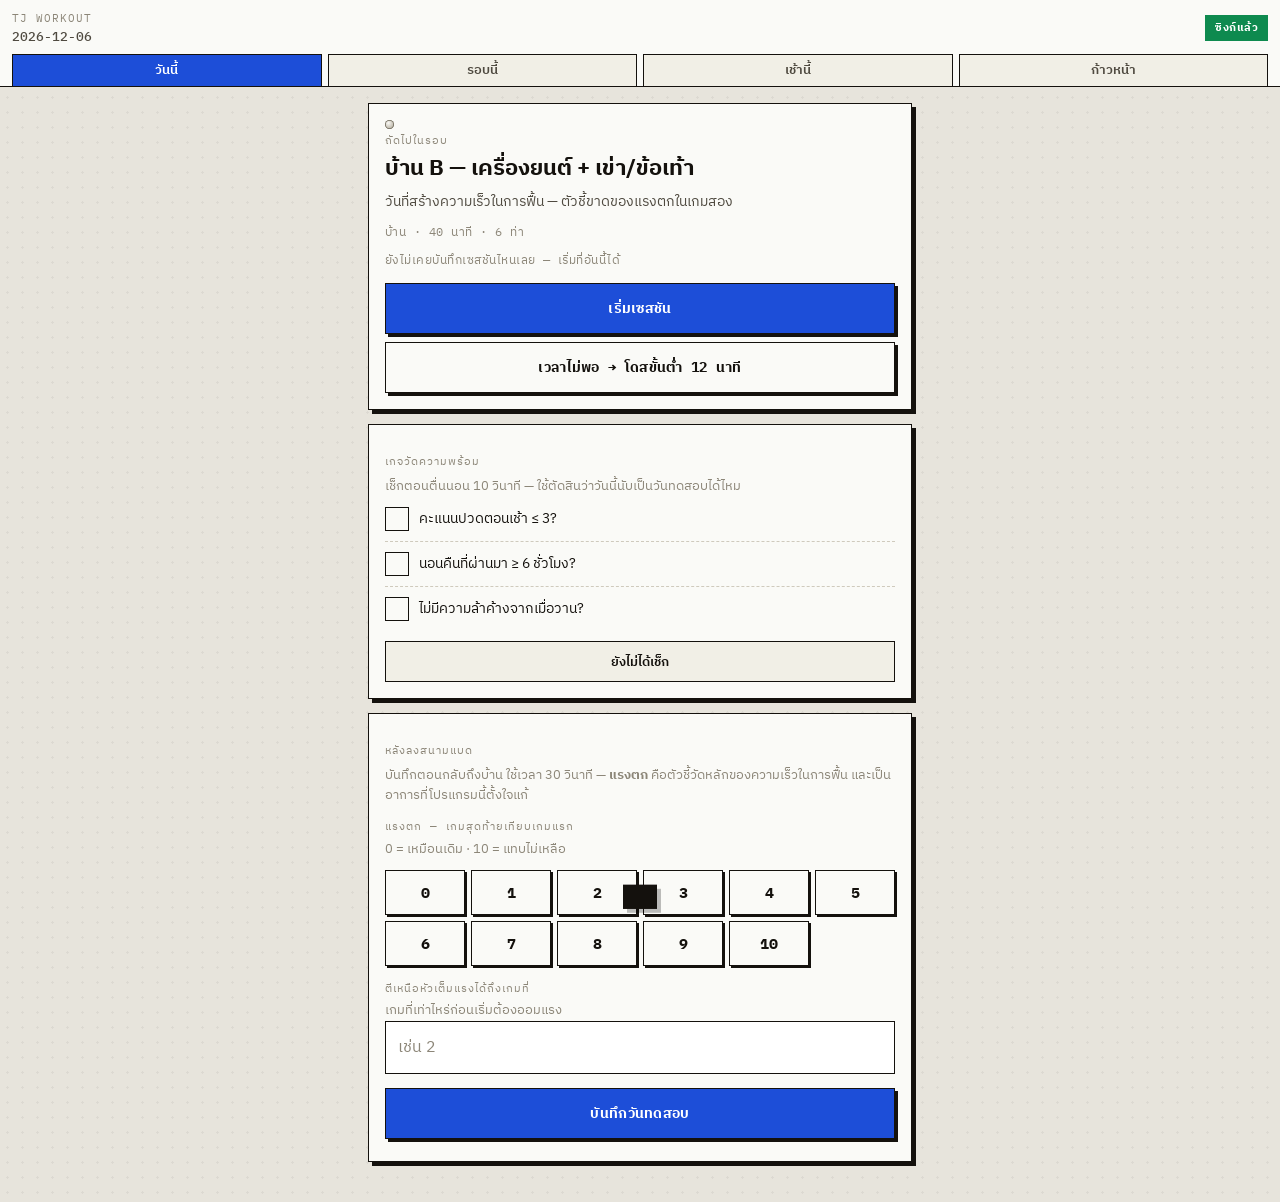
==== commit 716365c4: "feat: อ่านโปรแกรมจากชีต + แท็บก้าวหน้า + ชีตสรุป" ====
--- a/index.html
+++ b/index.html
@@ -9,8 +9,8 @@
 <link rel="preconnect" href="https://fonts.googleapis.com">
 <link rel="preconnect" href="https://fonts.gstatic.com" crossorigin>
 <link href="https://fonts.googleapis.com/css2?family=IBM+Plex+Mono:wght@400;500;600;700&family=IBM+Plex+Sans+Thai:wght@400;500;600;700&display=swap" rel="stylesheet">
-<link rel="stylesheet" href="instrument-panel.css?v=20260825e">
-<link rel="stylesheet" href="style.css?v=20260825e">
+<link rel="stylesheet" href="instrument-panel.css?v=20260825i">
+<link rel="stylesheet" href="style.css?v=20260825i">
 </head>
 <body class="ip-page">
 
@@ -26,6 +26,7 @@
     <button class="tab is-on" data-view="today">วันนี้</button>
     <button class="tab" data-view="cycle">รอบนี้</button>
     <button class="tab" data-view="morning">เช้านี้</button>
+    <button class="tab" data-view="prog">ก้าวหน้า</button>
   </nav>
 </header>
 
@@ -151,6 +152,39 @@
     </div>
   </section>
 
+  <!-- ══════════ ก้าวหน้า ══════════ -->
+  <section id="v-prog" class="view">
+    <div class="ip-card">
+      <div class="ip-label">28 วันล่าสุด เทียบ 28 วันก่อนหน้า</div>
+      <p class="hint">
+        ตัวเลขไว้ดูเร็ว ๆ ข้างสนาม — <b>เส้นกราฟจริงอยู่ในชีต</b> แท็บ “สรุป”
+        ซูมได้ ย้อนหลังได้ไม่จำกัด
+      </p>
+      <div id="progList" style="margin-top:12px"></div>
+      <p class="pg-warn" id="progWarn" hidden></p>
+      <p class="hint" id="progAt"></p>
+      <button class="ip-btn ip-btn--ghost ip-btn--sm ip-btn--block" id="btnProgReload"
+              style="margin-top:10px">โหลดใหม่</button>
+    </div>
+
+    <div class="ip-card">
+      <div class="ip-label">ผลทดสอบ</div>
+      <div id="progTests"></div>
+      <p class="hint" style="margin-top:10px">
+        ทดสอบเดือนละครั้ง — บันทึกที่แท็บ “เช้านี้”
+      </p>
+    </div>
+
+    <div class="ip-card">
+      <div class="ip-label">น้ำหนักสูงสุดต่อท่า</div>
+      <div id="progLifts"></div>
+      <p class="hint" style="margin-top:10px">
+        ขึ้นเรื่อย ๆ เป็นเรื่องดี <b>แต่ห้ามเร่ง</b> — ถ้าคะแนนปวดตอนเช้าขึ้นตาม
+        แปลว่าเอ็นตามไม่ทัน ให้ลดโหลด 20% (ADR-0001)
+      </p>
+    </div>
+  </section>
+
   <!-- ══════════ ตัวรันเซสชัน (เต็มจอ) ══════════ -->
   <section id="v-run" class="view view--full">
     <div class="run-top">
@@ -198,8 +232,8 @@
 
 <div class="toast" id="toast"></div>
 
-<script src="program.js?v=20260825e"></script>
-<script src="api.js?v=20260825e"></script>
-<script src="app.js?v=20260825e"></script>
+<script src="program.js?v=20260825i"></script>
+<script src="api.js?v=20260825i"></script>
+<script src="app.js?v=20260825i"></script>
 </body>
 </html>
--- a/style.css
+++ b/style.css
@@ -31,6 +31,7 @@
 .view{ display:none; flex-direction:column; gap:14px; }
 .view.is-on{ display:flex; }
 .hint{ margin:6px 0 0; font-size:13px; line-height:1.6; color:var(--ip-mut); }
+#verInfo{ white-space:pre-line; }   /* บรรทัดที่ 2 คือหมายเหตุโปรแกรม */
 .hint code{ font:500 12px var(--ip-mono); background:var(--ip-card-2); padding:1px 4px; }
 button.ip-badge{ cursor:pointer; font-family:var(--ip-mono); }
 .setup-btns{ display:flex; gap:8px; margin-top:10px; }
@@ -166,6 +167,30 @@
 .run-nav{ display:flex; gap:8px; margin-top:8px; }
 .run-nav .ip-btn{ flex:1; }
 
+/* ───────── ก้าวหน้า ───────── */
+.pg-row{
+  display:grid; grid-template-columns:1fr auto auto; gap:10px; align-items:baseline;
+  padding:9px 0; border-bottom:1px dashed var(--ip-hair);
+}
+.pg-row:last-child{ border-bottom:0; }
+.pg-k{ font-size:14px; line-height:1.35; }
+.pg-sub{ display:block; font-size:11.5px; color:var(--ip-mut); }
+.pg-v{ font-weight:700; font-size:17px; white-space:nowrap; }
+.pg-v small{ font-weight:500; font-size:11px; color:var(--ip-mut); }
+.pg-d{ font:600 11.5px var(--ip-mono); padding:2px 6px; white-space:nowrap; }
+.pg-d--up{    background:var(--ip-ok);     color:#fff; }
+/* ทิศทางที่ไม่ดี = เทา ไม่ใช่แดง — แอปนี้ไม่ควรกระตุ้นให้ดันหนักขึ้น (หลักการข้อ 4)
+   สีเตือนจริงเก็บไว้ให้ "ปวดตอนเช้าเพิ่มขึ้น" อย่างเดียว */
+.pg-d--down{  background:var(--ip-card-2); color:var(--ip-text-2); }
+.pg-d--alert{ background:var(--ip-danger);  color:#fff; }
+.pg-d--flat{  background:var(--ip-card-2); color:var(--ip-text-2); }
+.pg-d--none{  background:transparent;      color:var(--ip-mut); }
+
+.pg-warn{
+  margin:12px 0 0; padding:10px 12px; font:600 13px var(--ip-font); line-height:1.55;
+  color:#fff; background:var(--ip-danger); border:var(--ip-border) solid var(--ip-line);
+}
+
 /* ───────── toast ───────── */
 .toast{
   position:fixed; left:50%; bottom:20px; transform:translate(-50%,120%);
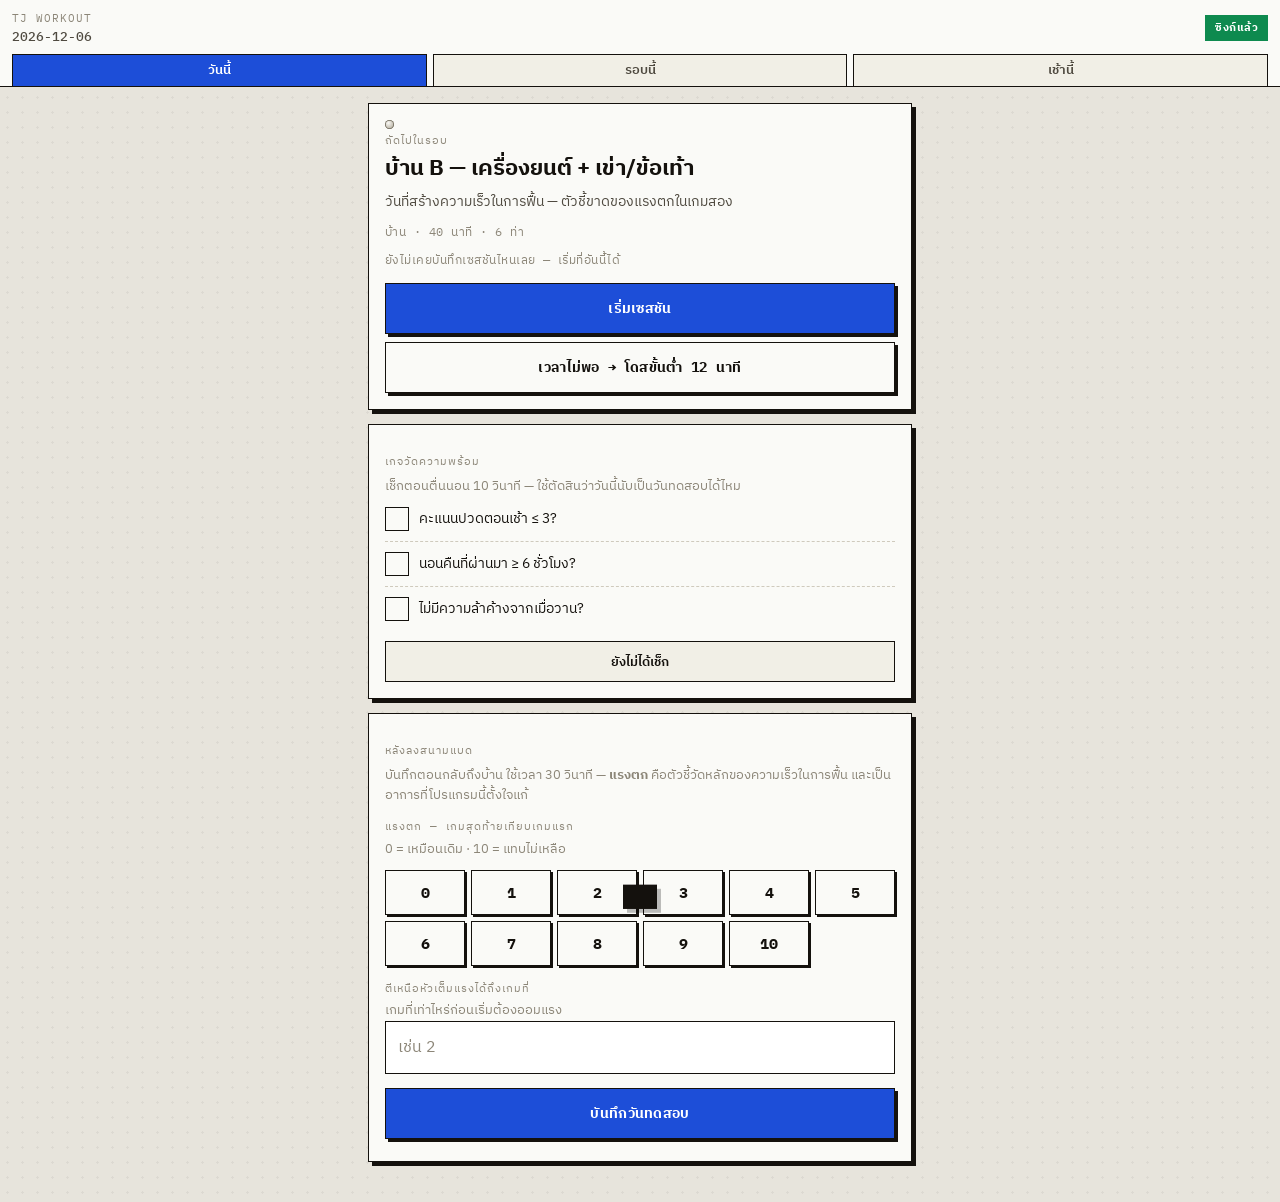
==== commit 9bc5f5ee: "fix: ถอด action=progress + แท็บก้าวหน้า · ชีตทับรายเซสชันแบบบอกให้รู้ · seedProgram ไม่เขียนทับ" ====
--- a/index.html
+++ b/index.html
@@ -9,8 +9,8 @@
 <link rel="preconnect" href="https://fonts.googleapis.com">
 <link rel="preconnect" href="https://fonts.gstatic.com" crossorigin>
 <link href="https://fonts.googleapis.com/css2?family=IBM+Plex+Mono:wght@400;500;600;700&family=IBM+Plex+Sans+Thai:wght@400;500;600;700&display=swap" rel="stylesheet">
-<link rel="stylesheet" href="instrument-panel.css?v=20260825i">
-<link rel="stylesheet" href="style.css?v=20260825i">
+<link rel="stylesheet" href="instrument-panel.css?v=20260825j">
+<link rel="stylesheet" href="style.css?v=20260825j">
 </head>
 <body class="ip-page">
 
@@ -26,7 +26,6 @@
     <button class="tab is-on" data-view="today">วันนี้</button>
     <button class="tab" data-view="cycle">รอบนี้</button>
     <button class="tab" data-view="morning">เช้านี้</button>
-    <button class="tab" data-view="prog">ก้าวหน้า</button>
   </nav>
 </header>
 
@@ -152,39 +151,6 @@
     </div>
   </section>
 
-  <!-- ══════════ ก้าวหน้า ══════════ -->
-  <section id="v-prog" class="view">
-    <div class="ip-card">
-      <div class="ip-label">28 วันล่าสุด เทียบ 28 วันก่อนหน้า</div>
-      <p class="hint">
-        ตัวเลขไว้ดูเร็ว ๆ ข้างสนาม — <b>เส้นกราฟจริงอยู่ในชีต</b> แท็บ “สรุป”
-        ซูมได้ ย้อนหลังได้ไม่จำกัด
-      </p>
-      <div id="progList" style="margin-top:12px"></div>
-      <p class="pg-warn" id="progWarn" hidden></p>
-      <p class="hint" id="progAt"></p>
-      <button class="ip-btn ip-btn--ghost ip-btn--sm ip-btn--block" id="btnProgReload"
-              style="margin-top:10px">โหลดใหม่</button>
-    </div>
-
-    <div class="ip-card">
-      <div class="ip-label">ผลทดสอบ</div>
-      <div id="progTests"></div>
-      <p class="hint" style="margin-top:10px">
-        ทดสอบเดือนละครั้ง — บันทึกที่แท็บ “เช้านี้”
-      </p>
-    </div>
-
-    <div class="ip-card">
-      <div class="ip-label">น้ำหนักสูงสุดต่อท่า</div>
-      <div id="progLifts"></div>
-      <p class="hint" style="margin-top:10px">
-        ขึ้นเรื่อย ๆ เป็นเรื่องดี <b>แต่ห้ามเร่ง</b> — ถ้าคะแนนปวดตอนเช้าขึ้นตาม
-        แปลว่าเอ็นตามไม่ทัน ให้ลดโหลด 20% (ADR-0001)
-      </p>
-    </div>
-  </section>
-
   <!-- ══════════ ตัวรันเซสชัน (เต็มจอ) ══════════ -->
   <section id="v-run" class="view view--full">
     <div class="run-top">
@@ -232,8 +198,8 @@
 
 <div class="toast" id="toast"></div>
 
-<script src="program.js?v=20260825i"></script>
-<script src="api.js?v=20260825i"></script>
-<script src="app.js?v=20260825i"></script>
+<script src="program.js?v=20260825j"></script>
+<script src="api.js?v=20260825j"></script>
+<script src="app.js?v=20260825j"></script>
 </body>
 </html>
--- a/style.css
+++ b/style.css
@@ -167,30 +167,6 @@
 .run-nav{ display:flex; gap:8px; margin-top:8px; }
 .run-nav .ip-btn{ flex:1; }
 
-/* ───────── ก้าวหน้า ───────── */
-.pg-row{
-  display:grid; grid-template-columns:1fr auto auto; gap:10px; align-items:baseline;
-  padding:9px 0; border-bottom:1px dashed var(--ip-hair);
-}
-.pg-row:last-child{ border-bottom:0; }
-.pg-k{ font-size:14px; line-height:1.35; }
-.pg-sub{ display:block; font-size:11.5px; color:var(--ip-mut); }
-.pg-v{ font-weight:700; font-size:17px; white-space:nowrap; }
-.pg-v small{ font-weight:500; font-size:11px; color:var(--ip-mut); }
-.pg-d{ font:600 11.5px var(--ip-mono); padding:2px 6px; white-space:nowrap; }
-.pg-d--up{    background:var(--ip-ok);     color:#fff; }
-/* ทิศทางที่ไม่ดี = เทา ไม่ใช่แดง — แอปนี้ไม่ควรกระตุ้นให้ดันหนักขึ้น (หลักการข้อ 4)
-   สีเตือนจริงเก็บไว้ให้ "ปวดตอนเช้าเพิ่มขึ้น" อย่างเดียว */
-.pg-d--down{  background:var(--ip-card-2); color:var(--ip-text-2); }
-.pg-d--alert{ background:var(--ip-danger);  color:#fff; }
-.pg-d--flat{  background:var(--ip-card-2); color:var(--ip-text-2); }
-.pg-d--none{  background:transparent;      color:var(--ip-mut); }
-
-.pg-warn{
-  margin:12px 0 0; padding:10px 12px; font:600 13px var(--ip-font); line-height:1.55;
-  color:#fff; background:var(--ip-danger); border:var(--ip-border) solid var(--ip-line);
-}
-
 /* ───────── toast ───────── */
 .toast{
   position:fixed; left:50%; bottom:20px; transform:translate(-50%,120%);
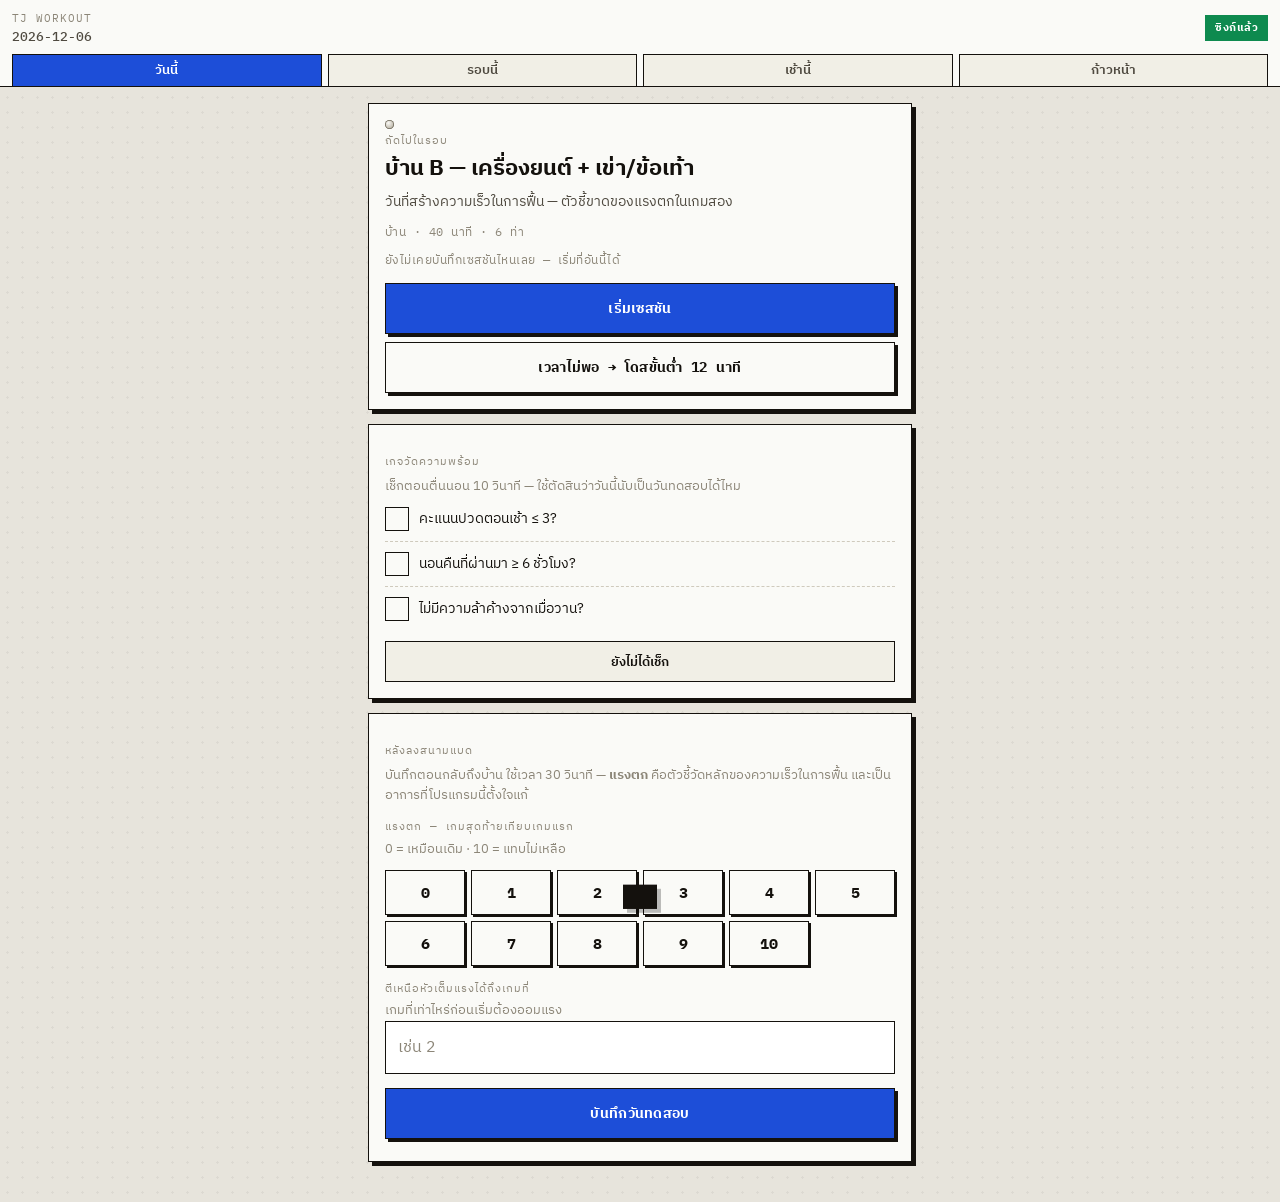
==== commit 9a19e04a: "revert: คืนแท็บก้าวหน้า + action=progress ตามที่เจ้าของสั่ง (คงการแก้ getProgram ไว้)" ====
--- a/index.html
+++ b/index.html
@@ -9,8 +9,8 @@
 <link rel="preconnect" href="https://fonts.googleapis.com">
 <link rel="preconnect" href="https://fonts.gstatic.com" crossorigin>
 <link href="https://fonts.googleapis.com/css2?family=IBM+Plex+Mono:wght@400;500;600;700&family=IBM+Plex+Sans+Thai:wght@400;500;600;700&display=swap" rel="stylesheet">
-<link rel="stylesheet" href="instrument-panel.css?v=20260825j">
-<link rel="stylesheet" href="style.css?v=20260825j">
+<link rel="stylesheet" href="instrument-panel.css?v=20260825k">
+<link rel="stylesheet" href="style.css?v=20260825k">
 </head>
 <body class="ip-page">
 
@@ -26,6 +26,7 @@
     <button class="tab is-on" data-view="today">วันนี้</button>
     <button class="tab" data-view="cycle">รอบนี้</button>
     <button class="tab" data-view="morning">เช้านี้</button>
+    <button class="tab" data-view="prog">ก้าวหน้า</button>
   </nav>
 </header>
 
@@ -151,6 +152,39 @@
     </div>
   </section>
 
+  <!-- ══════════ ก้าวหน้า ══════════ -->
+  <section id="v-prog" class="view">
+    <div class="ip-card">
+      <div class="ip-label">28 วันล่าสุด เทียบ 28 วันก่อนหน้า</div>
+      <p class="hint">
+        ตัวเลขไว้ดูเร็ว ๆ ข้างสนาม — <b>เส้นกราฟจริงอยู่ในชีต</b> แท็บ “สรุป”
+        ซูมได้ ย้อนหลังได้ไม่จำกัด
+      </p>
+      <div id="progList" style="margin-top:12px"></div>
+      <p class="pg-warn" id="progWarn" hidden></p>
+      <p class="hint" id="progAt"></p>
+      <button class="ip-btn ip-btn--ghost ip-btn--sm ip-btn--block" id="btnProgReload"
+              style="margin-top:10px">โหลดใหม่</button>
+    </div>
+
+    <div class="ip-card">
+      <div class="ip-label">ผลทดสอบ</div>
+      <div id="progTests"></div>
+      <p class="hint" style="margin-top:10px">
+        ทดสอบเดือนละครั้ง — บันทึกที่แท็บ “เช้านี้”
+      </p>
+    </div>
+
+    <div class="ip-card">
+      <div class="ip-label">น้ำหนักสูงสุดต่อท่า</div>
+      <div id="progLifts"></div>
+      <p class="hint" style="margin-top:10px">
+        ขึ้นเรื่อย ๆ เป็นเรื่องดี <b>แต่ห้ามเร่ง</b> — ถ้าคะแนนปวดตอนเช้าขึ้นตาม
+        แปลว่าเอ็นตามไม่ทัน ให้ลดโหลด 20% (ADR-0001)
+      </p>
+    </div>
+  </section>
+
   <!-- ══════════ ตัวรันเซสชัน (เต็มจอ) ══════════ -->
   <section id="v-run" class="view view--full">
     <div class="run-top">
@@ -198,8 +232,8 @@
 
 <div class="toast" id="toast"></div>
 
-<script src="program.js?v=20260825j"></script>
-<script src="api.js?v=20260825j"></script>
-<script src="app.js?v=20260825j"></script>
+<script src="program.js?v=20260825k"></script>
+<script src="api.js?v=20260825k"></script>
+<script src="app.js?v=20260825k"></script>
 </body>
 </html>
--- a/style.css
+++ b/style.css
@@ -167,6 +167,30 @@
 .run-nav{ display:flex; gap:8px; margin-top:8px; }
 .run-nav .ip-btn{ flex:1; }
 
+/* ───────── ก้าวหน้า ───────── */
+.pg-row{
+  display:grid; grid-template-columns:1fr auto auto; gap:10px; align-items:baseline;
+  padding:9px 0; border-bottom:1px dashed var(--ip-hair);
+}
+.pg-row:last-child{ border-bottom:0; }
+.pg-k{ font-size:14px; line-height:1.35; }
+.pg-sub{ display:block; font-size:11.5px; color:var(--ip-mut); }
+.pg-v{ font-weight:700; font-size:17px; white-space:nowrap; }
+.pg-v small{ font-weight:500; font-size:11px; color:var(--ip-mut); }
+.pg-d{ font:600 11.5px var(--ip-mono); padding:2px 6px; white-space:nowrap; }
+.pg-d--up{    background:var(--ip-ok);     color:#fff; }
+/* ทิศทางที่ไม่ดี = เทา ไม่ใช่แดง — แอปนี้ไม่ควรกระตุ้นให้ดันหนักขึ้น (หลักการข้อ 4)
+   สีเตือนจริงเก็บไว้ให้ "ปวดตอนเช้าเพิ่มขึ้น" อย่างเดียว */
+.pg-d--down{  background:var(--ip-card-2); color:var(--ip-text-2); }
+.pg-d--alert{ background:var(--ip-danger);  color:#fff; }
+.pg-d--flat{  background:var(--ip-card-2); color:var(--ip-text-2); }
+.pg-d--none{  background:transparent;      color:var(--ip-mut); }
+
+.pg-warn{
+  margin:12px 0 0; padding:10px 12px; font:600 13px var(--ip-font); line-height:1.55;
+  color:#fff; background:var(--ip-danger); border:var(--ip-border) solid var(--ip-line);
+}
+
 /* ───────── toast ───────── */
 .toast{
   position:fixed; left:50%; bottom:20px; transform:translate(-50%,120%);
